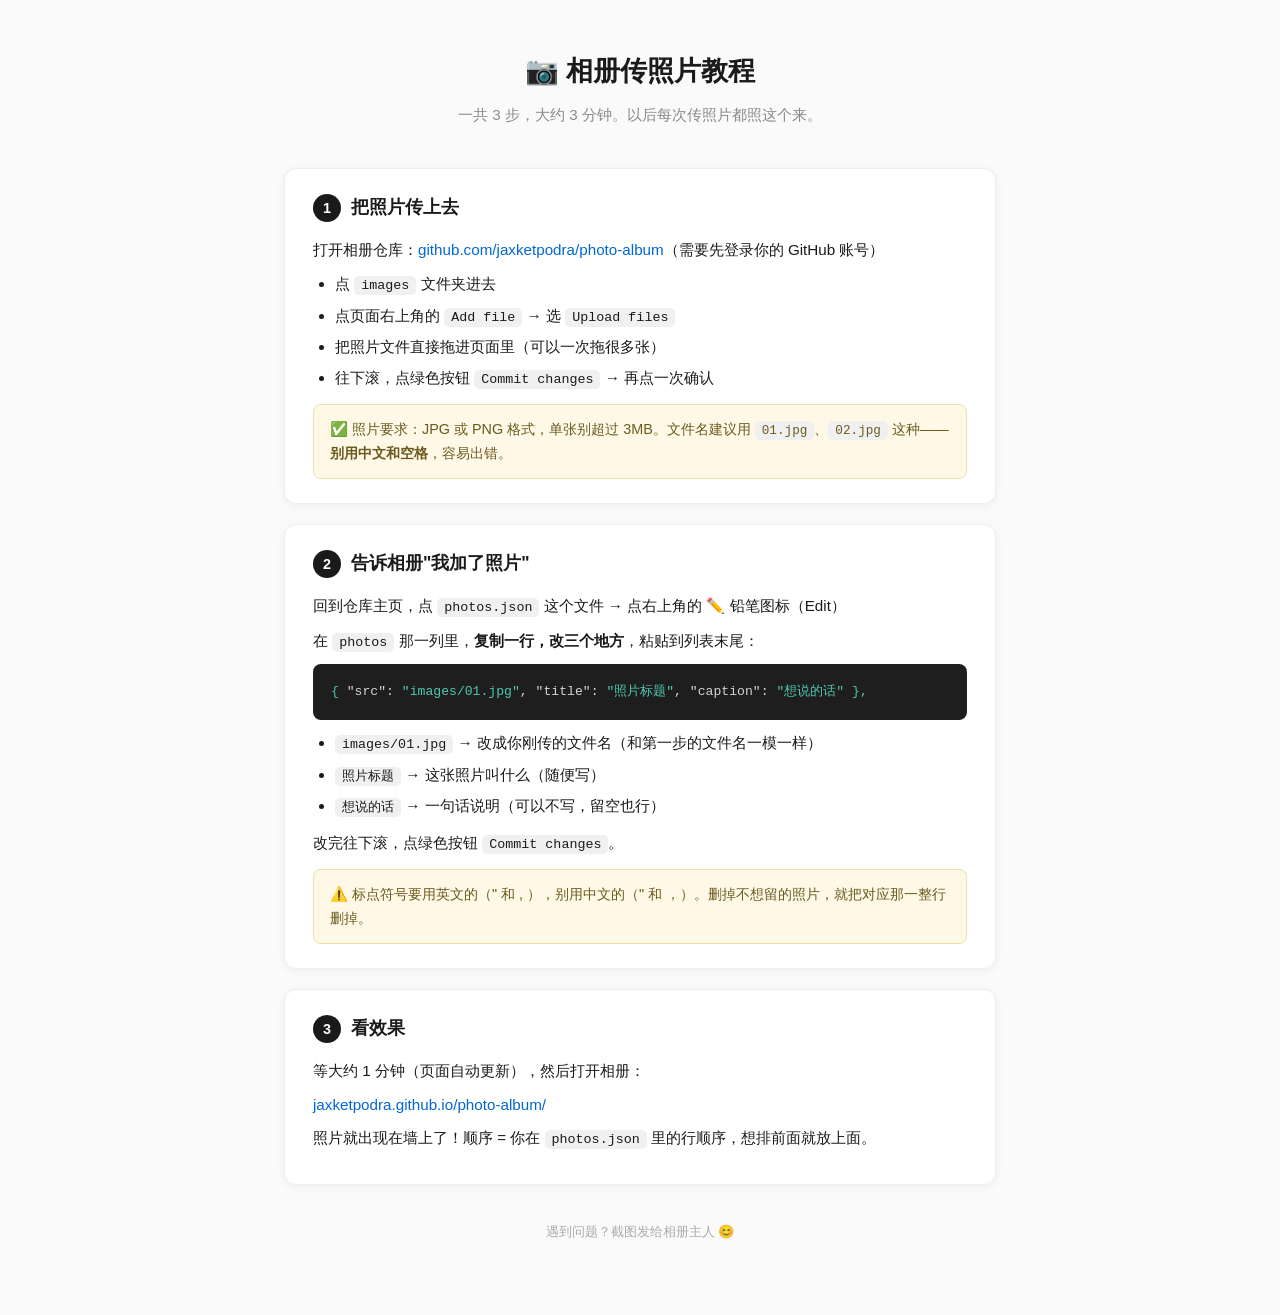
==== how-to-upload.html @ 5d430249 "add: 传照片图文教程 + images文件夹 + 页脚教程入口" ====
<!DOCTYPE html>
<html lang="zh-CN">
<head>
<meta charset="UTF-8">
<meta name="viewport" content="width=device-width, initial-scale=1.0">
<title>📷 传照片教程</title>
<style>
  * { margin: 0; padding: 0; box-sizing: border-box; }
  body {
    background: #fafafa;
    color: #1a1a1a;
    font-family: -apple-system, BlinkMacSystemFont, "Segoe UI", "PingFang SC",
                 "Hiragino Sans GB", "Microsoft YaHei", sans-serif;
    line-height: 1.7;
  }
  .wrap { max-width: 760px; margin: 0 auto; padding: 48px 24px 72px; }
  h1 { font-size: 1.7rem; text-align: center; margin-bottom: 8px; }
  .intro { text-align: center; color: #8a8a8a; margin-bottom: 40px; font-size: 0.95rem; }
  .step {
    background: #fff;
    border: 1px solid #eee;
    border-radius: 12px;
    padding: 24px 28px;
    margin-bottom: 20px;
    box-shadow: 0 2px 10px rgba(0,0,0,0.05);
  }
  .step h2 { font-size: 1.1rem; margin-bottom: 14px; }
  .step h2 .num {
    display: inline-block; width: 28px; height: 28px; line-height: 28px;
    text-align: center; background: #1a1a1a; color: #fff;
    border-radius: 50%; font-size: 0.9rem; margin-right: 10px;
  }
  .step p { margin-bottom: 8px; font-size: 0.95rem; }
  .step ul { margin: 6px 0 10px 22px; }
  .step li { margin-bottom: 5px; font-size: 0.95rem; }
  code, .file {
    background: #f0f0f0; padding: 2px 7px; border-radius: 5px;
    font-family: "SF Mono", Consolas, "Courier New", monospace;
    font-size: 0.88em; word-break: break-all;
  }
  .json-box {
    background: #1e1e1e; color: #d4d4d4; border-radius: 8px;
    padding: 16px 18px; font-family: "SF Mono", Consolas, monospace;
    font-size: 0.82rem; line-height: 1.8; overflow-x: auto; margin: 10px 0;
    white-space: pre;
  }
  .json-box .hl { color: #4ec9b0; }
  .tip {
    background: #fff8e6; border: 1px solid #f0dfa8; border-radius: 8px;
    padding: 12px 16px; margin-top: 12px; font-size: 0.9rem; color: #6b5a1e;
  }
  a { color: #0366d6; text-decoration: none; }
  a:hover { text-decoration: underline; }
  .footer { text-align: center; color: #aaa; font-size: 0.82rem; margin-top: 36px; }
</style>
</head>
<body>
<div class="wrap">

  <h1>📷 相册传照片教程</h1>
  <p class="intro">一共 3 步，大约 3 分钟。以后每次传照片都照这个来。</p>

  <div class="step">
    <h2><span class="num">1</span>把照片传上去</h2>
    <p>打开相册仓库：<a href="https://github.com/jaxketpodra/photo-album" target="_blank">github.com/jaxketpodra/photo-album</a>（需要先登录你的 GitHub 账号）</p>
    <ul>
      <li>点 <code>images</code> 文件夹进去</li>
      <li>点页面右上角的 <code>Add file</code> → 选 <code>Upload files</code></li>
      <li>把照片文件直接拖进页面里（可以一次拖很多张）</li>
      <li>往下滚，点绿色按钮 <code>Commit changes</code> → 再点一次确认</li>
    </ul>
    <div class="tip">✅ 照片要求：JPG 或 PNG 格式，单张别超过 3MB。文件名建议用 <code>01.jpg</code>、<code>02.jpg</code> 这种——<b>别用中文和空格</b>，容易出错。</div>
  </div>

  <div class="step">
    <h2><span class="num">2</span>告诉相册"我加了照片"</h2>
    <p>回到仓库主页，点 <code>photos.json</code> 这个文件 → 点右上角的 ✏️ 铅笔图标（Edit）</p>
    <p>在 <code>photos</code> 那一列里，<b>复制一行，改三个地方</b>，粘贴到列表末尾：</p>
    <div class="json-box"><span class="hl">{</span> "src": <span class="hl">"images/01.jpg"</span>, "title": <span class="hl">"照片标题"</span>, "caption": <span class="hl">"想说的话"</span> <span class="hl">}</span><span class="hl">,</span></div>
    <ul>
      <li><code>images/01.jpg</code> → 改成你刚传的文件名（和第一步的文件名一模一样）</li>
      <li><code>照片标题</code> → 这张照片叫什么（随便写）</li>
      <li><code>想说的话</code> → 一句话说明（可以不写，留空也行）</li>
    </ul>
    <p>改完往下滚，点绿色按钮 <code>Commit changes</code>。</p>
    <div class="tip">⚠️ 标点符号要用英文的（" 和 , ），别用中文的（" 和 ，）。删掉不想留的照片，就把对应那一整行删掉。</div>
  </div>

  <div class="step">
    <h2><span class="num">3</span>看效果</h2>
    <p>等大约 1 分钟（页面自动更新），然后打开相册：</p>
    <p><a href="https://jaxketpodra.github.io/photo-album/" target="_blank">jaxketpodra.github.io/photo-album/</a></p>
    <p>照片就出现在墙上了！顺序 = 你在 <code>photos.json</code> 里的行顺序，想排前面就放上面。</p>
  </div>

  <p class="footer">遇到问题？截图发给相册主人 😊</p>

</div>
</body>
</html>
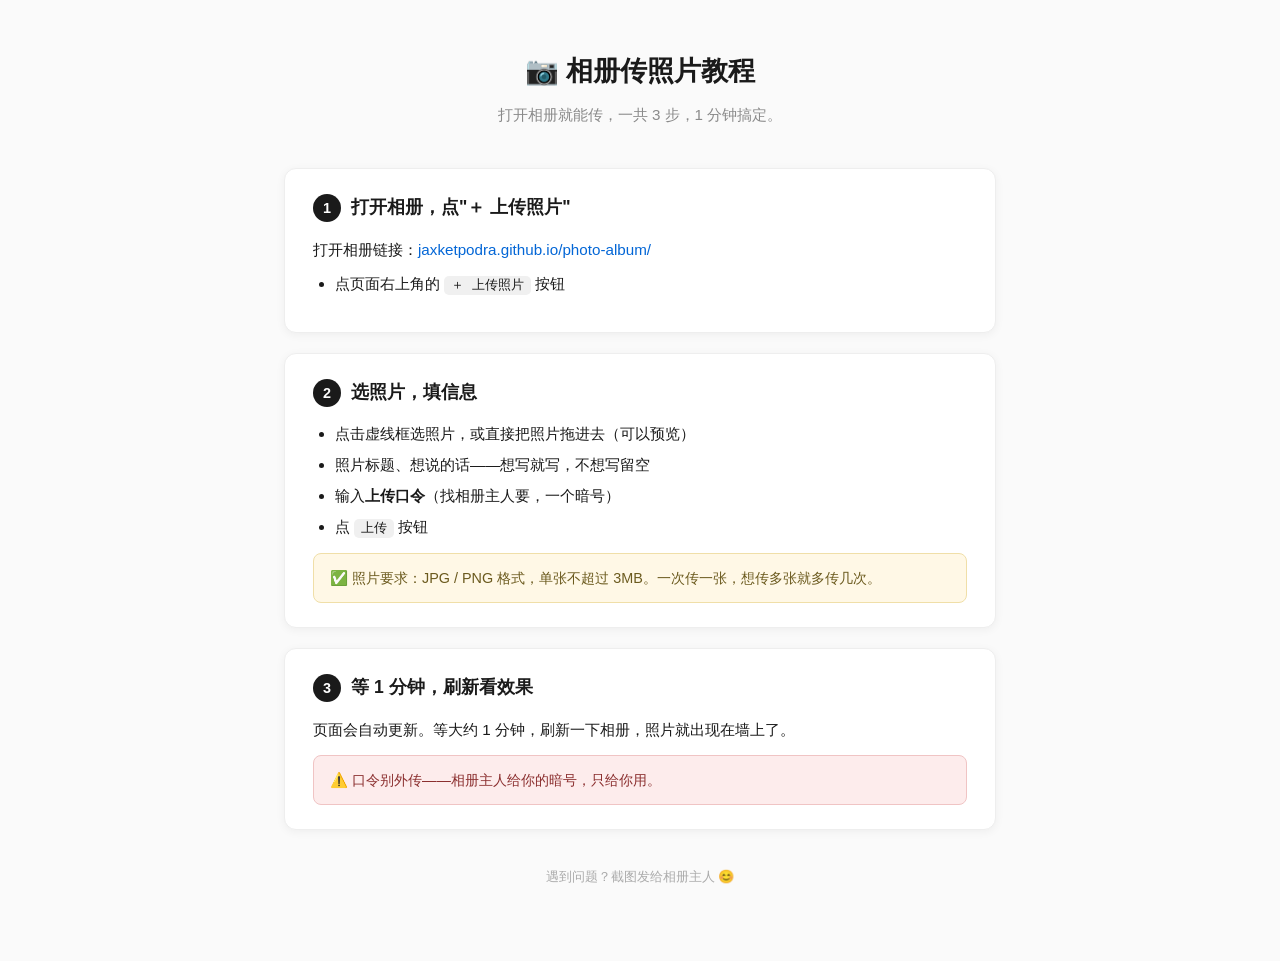
==== commit ea6ed420: "docs: 教程页改为按钮上传版 + README更新" ====
--- a/how-to-upload.html
+++ b/how-to-upload.html
@@ -38,16 +38,13 @@
     font-family: "SF Mono", Consolas, "Courier New", monospace;
     font-size: 0.88em; word-break: break-all;
   }
-  .json-box {
-    background: #1e1e1e; color: #d4d4d4; border-radius: 8px;
-    padding: 16px 18px; font-family: "SF Mono", Consolas, monospace;
-    font-size: 0.82rem; line-height: 1.8; overflow-x: auto; margin: 10px 0;
-    white-space: pre;
-  }
-  .json-box .hl { color: #4ec9b0; }
   .tip {
     background: #fff8e6; border: 1px solid #f0dfa8; border-radius: 8px;
     padding: 12px 16px; margin-top: 12px; font-size: 0.9rem; color: #6b5a1e;
+  }
+  .warn {
+    background: #fdecec; border: 1px solid #f0c4c4; border-radius: 8px;
+    padding: 12px 16px; margin-top: 12px; font-size: 0.9rem; color: #8b2f2f;
   }
   a { color: #0366d6; text-decoration: none; }
   a:hover { text-decoration: underline; }
@@ -58,39 +55,31 @@
 <div class="wrap">
 
   <h1>📷 相册传照片教程</h1>
-  <p class="intro">一共 3 步，大约 3 分钟。以后每次传照片都照这个来。</p>
+  <p class="intro">打开相册就能传，一共 3 步，1 分钟搞定。</p>
 
   <div class="step">
-    <h2><span class="num">1</span>把照片传上去</h2>
-    <p>打开相册仓库：<a href="https://github.com/jaxketpodra/photo-album" target="_blank">github.com/jaxketpodra/photo-album</a>（需要先登录你的 GitHub 账号）</p>
+    <h2><span class="num">1</span>打开相册，点"＋ 上传照片"</h2>
+    <p>打开相册链接：<a href="https://jaxketpodra.github.io/photo-album/" target="_blank">jaxketpodra.github.io/photo-album/</a></p>
     <ul>
-      <li>点 <code>images</code> 文件夹进去</li>
-      <li>点页面右上角的 <code>Add file</code> → 选 <code>Upload files</code></li>
-      <li>把照片文件直接拖进页面里（可以一次拖很多张）</li>
-      <li>往下滚，点绿色按钮 <code>Commit changes</code> → 再点一次确认</li>
+      <li>点页面右上角的 <code>＋ 上传照片</code> 按钮</li>
     </ul>
-    <div class="tip">✅ 照片要求：JPG 或 PNG 格式，单张别超过 3MB。文件名建议用 <code>01.jpg</code>、<code>02.jpg</code> 这种——<b>别用中文和空格</b>，容易出错。</div>
   </div>
 
   <div class="step">
-    <h2><span class="num">2</span>告诉相册"我加了照片"</h2>
-    <p>回到仓库主页，点 <code>photos.json</code> 这个文件 → 点右上角的 ✏️ 铅笔图标（Edit）</p>
-    <p>在 <code>photos</code> 那一列里，<b>复制一行，改三个地方</b>，粘贴到列表末尾：</p>
-    <div class="json-box"><span class="hl">{</span> "src": <span class="hl">"images/01.jpg"</span>, "title": <span class="hl">"照片标题"</span>, "caption": <span class="hl">"想说的话"</span> <span class="hl">}</span><span class="hl">,</span></div>
+    <h2><span class="num">2</span>选照片，填信息</h2>
     <ul>
-      <li><code>images/01.jpg</code> → 改成你刚传的文件名（和第一步的文件名一模一样）</li>
-      <li><code>照片标题</code> → 这张照片叫什么（随便写）</li>
-      <li><code>想说的话</code> → 一句话说明（可以不写，留空也行）</li>
+      <li>点击虚线框选照片，或直接把照片拖进去（可以预览）</li>
+      <li>照片标题、想说的话——想写就写，不想写留空</li>
+      <li>输入<strong>上传口令</strong>（找相册主人要，一个暗号）</li>
+      <li>点 <code>上传</code> 按钮</li>
     </ul>
-    <p>改完往下滚，点绿色按钮 <code>Commit changes</code>。</p>
-    <div class="tip">⚠️ 标点符号要用英文的（" 和 , ），别用中文的（" 和 ，）。删掉不想留的照片，就把对应那一整行删掉。</div>
+    <div class="tip">✅ 照片要求：JPG / PNG 格式，单张不超过 3MB。一次传一张，想传多张就多传几次。</div>
   </div>
 
   <div class="step">
-    <h2><span class="num">3</span>看效果</h2>
-    <p>等大约 1 分钟（页面自动更新），然后打开相册：</p>
-    <p><a href="https://jaxketpodra.github.io/photo-album/" target="_blank">jaxketpodra.github.io/photo-album/</a></p>
-    <p>照片就出现在墙上了！顺序 = 你在 <code>photos.json</code> 里的行顺序，想排前面就放上面。</p>
+    <h2><span class="num">3</span>等 1 分钟，刷新看效果</h2>
+    <p>页面会自动更新。等大约 1 分钟，刷新一下相册，照片就出现在墙上了。</p>
+    <div class="warn">⚠️ 口令别外传——相册主人给你的暗号，只给你用。</div>
   </div>
 
   <p class="footer">遇到问题？截图发给相册主人 😊</p>
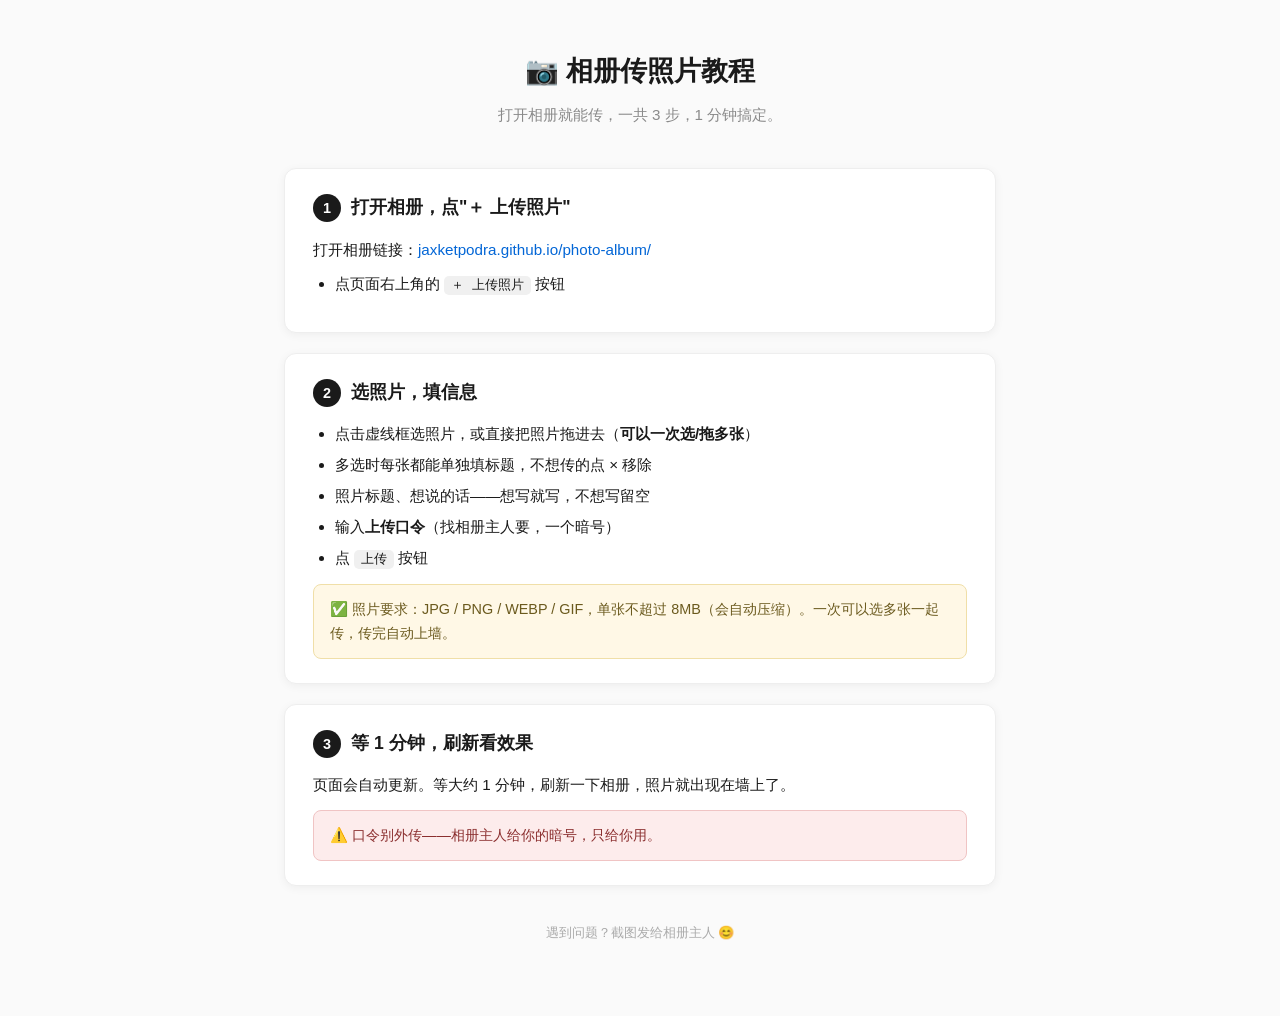
==== commit d9d4e83b: "docs: 教程更新为批量上传说明" ====
--- a/how-to-upload.html
+++ b/how-to-upload.html
@@ -68,12 +68,13 @@
   <div class="step">
     <h2><span class="num">2</span>选照片，填信息</h2>
     <ul>
-      <li>点击虚线框选照片，或直接把照片拖进去（可以预览）</li>
+      <li>点击虚线框选照片，或直接把照片拖进去（<strong>可以一次选/拖多张</strong>）</li>
+      <li>多选时每张都能单独填标题，不想传的点 × 移除</li>
       <li>照片标题、想说的话——想写就写，不想写留空</li>
       <li>输入<strong>上传口令</strong>（找相册主人要，一个暗号）</li>
       <li>点 <code>上传</code> 按钮</li>
     </ul>
-    <div class="tip">✅ 照片要求：JPG / PNG 格式，单张不超过 3MB。一次传一张，想传多张就多传几次。</div>
+    <div class="tip">✅ 照片要求：JPG / PNG / WEBP / GIF，单张不超过 8MB（会自动压缩）。一次可以选多张一起传，传完自动上墙。</div>
   </div>
 
   <div class="step">
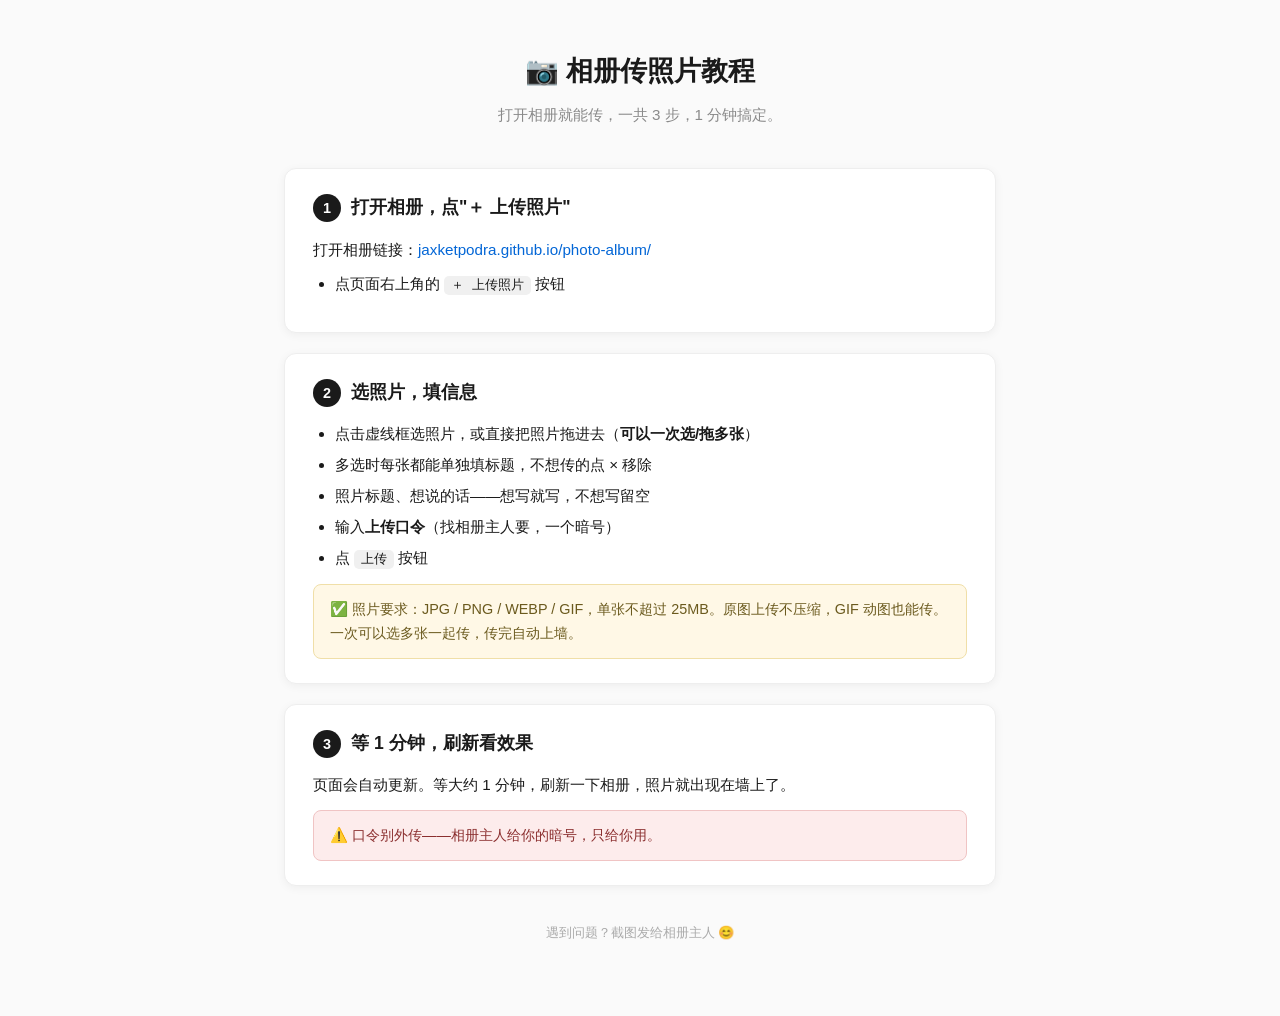
==== commit e05e92dc: "docs: 教程同步原图25MB说明" ====
--- a/how-to-upload.html
+++ b/how-to-upload.html
@@ -1,90 +1,90 @@
-<!DOCTYPE html>
-<html lang="zh-CN">
-<head>
-<meta charset="UTF-8">
-<meta name="viewport" content="width=device-width, initial-scale=1.0">
-<title>📷 传照片教程</title>
-<style>
-  * { margin: 0; padding: 0; box-sizing: border-box; }
-  body {
-    background: #fafafa;
-    color: #1a1a1a;
-    font-family: -apple-system, BlinkMacSystemFont, "Segoe UI", "PingFang SC",
-                 "Hiragino Sans GB", "Microsoft YaHei", sans-serif;
-    line-height: 1.7;
-  }
-  .wrap { max-width: 760px; margin: 0 auto; padding: 48px 24px 72px; }
-  h1 { font-size: 1.7rem; text-align: center; margin-bottom: 8px; }
-  .intro { text-align: center; color: #8a8a8a; margin-bottom: 40px; font-size: 0.95rem; }
-  .step {
-    background: #fff;
-    border: 1px solid #eee;
-    border-radius: 12px;
-    padding: 24px 28px;
-    margin-bottom: 20px;
-    box-shadow: 0 2px 10px rgba(0,0,0,0.05);
-  }
-  .step h2 { font-size: 1.1rem; margin-bottom: 14px; }
-  .step h2 .num {
-    display: inline-block; width: 28px; height: 28px; line-height: 28px;
-    text-align: center; background: #1a1a1a; color: #fff;
-    border-radius: 50%; font-size: 0.9rem; margin-right: 10px;
-  }
-  .step p { margin-bottom: 8px; font-size: 0.95rem; }
-  .step ul { margin: 6px 0 10px 22px; }
-  .step li { margin-bottom: 5px; font-size: 0.95rem; }
-  code, .file {
-    background: #f0f0f0; padding: 2px 7px; border-radius: 5px;
-    font-family: "SF Mono", Consolas, "Courier New", monospace;
-    font-size: 0.88em; word-break: break-all;
-  }
-  .tip {
-    background: #fff8e6; border: 1px solid #f0dfa8; border-radius: 8px;
-    padding: 12px 16px; margin-top: 12px; font-size: 0.9rem; color: #6b5a1e;
-  }
-  .warn {
-    background: #fdecec; border: 1px solid #f0c4c4; border-radius: 8px;
-    padding: 12px 16px; margin-top: 12px; font-size: 0.9rem; color: #8b2f2f;
-  }
-  a { color: #0366d6; text-decoration: none; }
-  a:hover { text-decoration: underline; }
-  .footer { text-align: center; color: #aaa; font-size: 0.82rem; margin-top: 36px; }
-</style>
-</head>
-<body>
-<div class="wrap">
-
-  <h1>📷 相册传照片教程</h1>
-  <p class="intro">打开相册就能传，一共 3 步，1 分钟搞定。</p>
-
-  <div class="step">
-    <h2><span class="num">1</span>打开相册，点"＋ 上传照片"</h2>
-    <p>打开相册链接：<a href="https://jaxketpodra.github.io/photo-album/" target="_blank">jaxketpodra.github.io/photo-album/</a></p>
-    <ul>
-      <li>点页面右上角的 <code>＋ 上传照片</code> 按钮</li>
-    </ul>
-  </div>
-
-  <div class="step">
-    <h2><span class="num">2</span>选照片，填信息</h2>
-    <ul>
-      <li>点击虚线框选照片，或直接把照片拖进去（<strong>可以一次选/拖多张</strong>）</li>
-      <li>多选时每张都能单独填标题，不想传的点 × 移除</li>
-      <li>照片标题、想说的话——想写就写，不想写留空</li>
-      <li>输入<strong>上传口令</strong>（找相册主人要，一个暗号）</li>
-      <li>点 <code>上传</code> 按钮</li>
-    </ul>
-    <div class="tip">✅ 照片要求：JPG / PNG / WEBP / GIF，单张不超过 8MB（会自动压缩）。一次可以选多张一起传，传完自动上墙。</div>
-  </div>
-
-  <div class="step">
-    <h2><span class="num">3</span>等 1 分钟，刷新看效果</h2>
-    <p>页面会自动更新。等大约 1 分钟，刷新一下相册，照片就出现在墙上了。</p>
-    <div class="warn">⚠️ 口令别外传——相册主人给你的暗号，只给你用。</div>
-  </div>
-
-  <p class="footer">遇到问题？截图发给相册主人 😊</p>
-
-</div>
-</body>
-</html>
+<!DOCTYPE html>
+<html lang="zh-CN">
+<head>
+<meta charset="UTF-8">
+<meta name="viewport" content="width=device-width, initial-scale=1.0">
+<title>📷 传照片教程</title>
+<style>
+  * { margin: 0; padding: 0; box-sizing: border-box; }
+  body {
+    background: #fafafa;
+    color: #1a1a1a;
+    font-family: -apple-system, BlinkMacSystemFont, "Segoe UI", "PingFang SC",
+                 "Hiragino Sans GB", "Microsoft YaHei", sans-serif;
+    line-height: 1.7;
+  }
+  .wrap { max-width: 760px; margin: 0 auto; padding: 48px 24px 72px; }
+  h1 { font-size: 1.7rem; text-align: center; margin-bottom: 8px; }
+  .intro { text-align: center; color: #8a8a8a; margin-bottom: 40px; font-size: 0.95rem; }
+  .step {
+    background: #fff;
+    border: 1px solid #eee;
+    border-radius: 12px;
+    padding: 24px 28px;
+    margin-bottom: 20px;
+    box-shadow: 0 2px 10px rgba(0,0,0,0.05);
+  }
+  .step h2 { font-size: 1.1rem; margin-bottom: 14px; }
+  .step h2 .num {
+    display: inline-block; width: 28px; height: 28px; line-height: 28px;
+    text-align: center; background: #1a1a1a; color: #fff;
+    border-radius: 50%; font-size: 0.9rem; margin-right: 10px;
+  }
+  .step p { margin-bottom: 8px; font-size: 0.95rem; }
+  .step ul { margin: 6px 0 10px 22px; }
+  .step li { margin-bottom: 5px; font-size: 0.95rem; }
+  code, .file {
+    background: #f0f0f0; padding: 2px 7px; border-radius: 5px;
+    font-family: "SF Mono", Consolas, "Courier New", monospace;
+    font-size: 0.88em; word-break: break-all;
+  }
+  .tip {
+    background: #fff8e6; border: 1px solid #f0dfa8; border-radius: 8px;
+    padding: 12px 16px; margin-top: 12px; font-size: 0.9rem; color: #6b5a1e;
+  }
+  .warn {
+    background: #fdecec; border: 1px solid #f0c4c4; border-radius: 8px;
+    padding: 12px 16px; margin-top: 12px; font-size: 0.9rem; color: #8b2f2f;
+  }
+  a { color: #0366d6; text-decoration: none; }
+  a:hover { text-decoration: underline; }
+  .footer { text-align: center; color: #aaa; font-size: 0.82rem; margin-top: 36px; }
+</style>
+</head>
+<body>
+<div class="wrap">
+
+  <h1>📷 相册传照片教程</h1>
+  <p class="intro">打开相册就能传，一共 3 步，1 分钟搞定。</p>
+
+  <div class="step">
+    <h2><span class="num">1</span>打开相册，点"＋ 上传照片"</h2>
+    <p>打开相册链接：<a href="https://jaxketpodra.github.io/photo-album/" target="_blank">jaxketpodra.github.io/photo-album/</a></p>
+    <ul>
+      <li>点页面右上角的 <code>＋ 上传照片</code> 按钮</li>
+    </ul>
+  </div>
+
+  <div class="step">
+    <h2><span class="num">2</span>选照片，填信息</h2>
+    <ul>
+      <li>点击虚线框选照片，或直接把照片拖进去（<strong>可以一次选/拖多张</strong>）</li>
+      <li>多选时每张都能单独填标题，不想传的点 × 移除</li>
+      <li>照片标题、想说的话——想写就写，不想写留空</li>
+      <li>输入<strong>上传口令</strong>（找相册主人要，一个暗号）</li>
+      <li>点 <code>上传</code> 按钮</li>
+    </ul>
+    <div class="tip">✅ 照片要求：JPG / PNG / WEBP / GIF，单张不超过 25MB。原图上传不压缩，GIF 动图也能传。一次可以选多张一起传，传完自动上墙。</div>
+  </div>
+
+  <div class="step">
+    <h2><span class="num">3</span>等 1 分钟，刷新看效果</h2>
+    <p>页面会自动更新。等大约 1 分钟，刷新一下相册，照片就出现在墙上了。</p>
+    <div class="warn">⚠️ 口令别外传——相册主人给你的暗号，只给你用。</div>
+  </div>
+
+  <p class="footer">遇到问题？截图发给相册主人 😊</p>
+
+</div>
+</body>
+</html>
